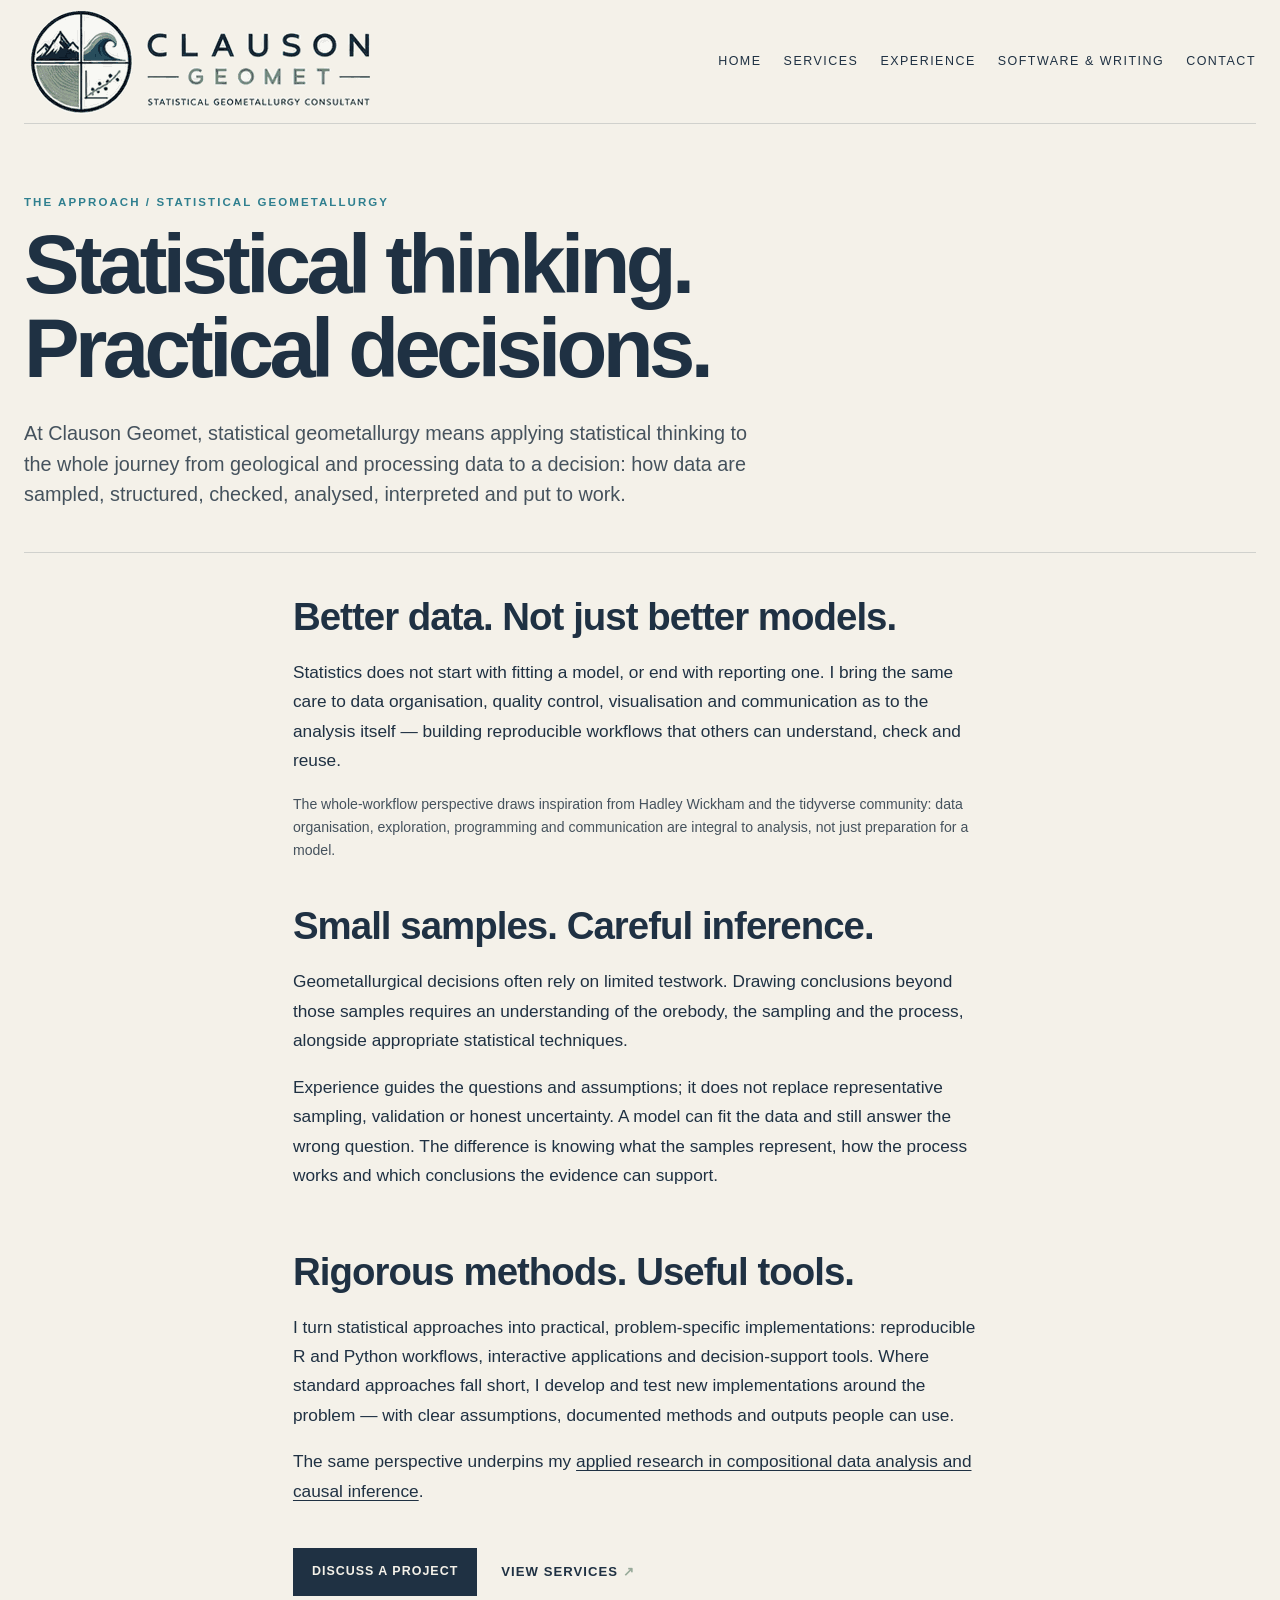
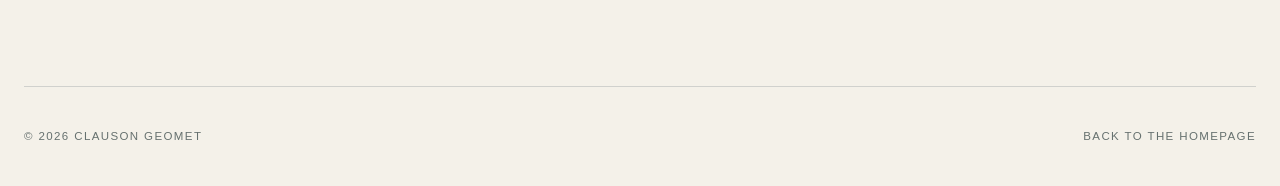
==== approach/index.html @ c2a1f170 "Remove methodological influences and further reading section" ====
<!doctype html>
<html lang="en-AU">
<head>
  <meta charset="utf-8">
  <meta name="viewport" content="width=device-width, initial-scale=1">
  <title>The Approach | Clauson Geomet</title>
  <meta name="description" content="The Clauson Geomet approach: careful data handling, domain-informed inference and practical implementation for mining and mineral processing.">
  <meta name="theme-color" content="#f4f1e9">
  <meta property="og:title" content="The Approach | Clauson Geomet">
  <meta property="og:description" content="Geological understanding. Defensible inference. Practical implementation. Consulting for mining and mineral-processing teams.">
  <meta property="og:type" content="website">
  <meta property="og:url" content="https://mclausonaus.github.io/approach/">
  <link rel="canonical" href="https://mclausonaus.github.io/approach/">
  <link rel="icon" href="../assets/logo-mark-final.png" type="image/png">
  <link rel="stylesheet" href="../styles.css">
  <link rel="stylesheet" href="../brand-overrides.css">
  <link rel="stylesheet" href="../approach.css?v=20260918-launch">
</head>
<body class="methodology-page">
  <a class="skip-link" href="#top">Skip to content</a>
  <header class="site-header shell">
    <a class="brand brand-image" href="../" aria-label="Clauson Geomet home">
      <img src="../assets/logo-lockup-final.png" alt="Clauson Geomet — Statistical Geometallurgy Consultant" class="brand-logo-image">
    </a>
    <nav class="nav" aria-label="Primary navigation"><a href="../">Home</a><a href="../#services">Services</a><a href="../#experience">Experience</a><a href="../#work">Software &amp; writing</a><a href="../#contact">Contact</a></nav>
  </header>
  <main id="top" class="shell methodology-main">
    <div class="methodology-heading">
      <p class="section-index">THE APPROACH / STATISTICAL GEOMETALLURGY</p>
      <h1>Statistical thinking.<br>Practical decisions.</h1>
      <p class="definition-copy">At Clauson Geomet, statistical geometallurgy means applying statistical thinking to the whole journey from geological and processing data to a decision: how data are sampled, structured, checked, analysed, interpreted and put to work.</p>
    </div>
    <div class="methodology-content">
      <section aria-labelledby="workflow-title">
        <h2 id="workflow-title">Better data. Not just better models.</h2>
        <p>Statistics does not start with fitting a model, or end with reporting one. I bring the same care to data organisation, quality control, visualisation and communication as to the analysis itself — building reproducible workflows that others can understand, check and reuse.</p>
        <p class="inspiration-note">The whole-workflow perspective draws inspiration from Hadley Wickham and the tidyverse community: data organisation, exploration, programming and communication are integral to analysis, not just preparation for a model.</p>
      </section>
      <section aria-labelledby="inference-title">
        <h2 id="inference-title">Small samples. Careful inference.</h2>
        <p>Geometallurgical decisions often rely on limited testwork. Drawing conclusions beyond those samples requires an understanding of the orebody, the sampling and the process, alongside appropriate statistical techniques.</p>
        <p>Experience guides the questions and assumptions; it does not replace representative sampling, validation or honest uncertainty. A model can fit the data and still answer the wrong question. The difference is knowing what the samples represent, how the process works and which conclusions the evidence can support.</p>
      </section>
      <section aria-labelledby="implementation-title">
        <h2 id="implementation-title">Rigorous methods. Useful tools.</h2>
        <p>I turn statistical approaches into practical, problem-specific implementations: reproducible R and Python workflows, interactive applications and decision-support tools. Where standard approaches fall short, I develop and test new implementations around the problem — with clear assumptions, documented methods and outputs people can use.</p>
        <p>The same perspective underpins my <a href="../#research">applied research in compositional data analysis and causal inference</a>.</p>
      </section>
      <div class="methodology-actions"><a class="button button-dark" href="mailto:matthewclauson@outlook.com">Discuss a project</a><a class="text-link" href="../#services">View services <span aria-hidden="true">↗</span></a></div>
    </div>
  </main>
  <footer class="footer shell"><span>© <span id="year">2026</span> Clauson Geomet</span><a href="../">Back to the homepage</a></footer>
  <script>document.getElementById('year').textContent = new Date().getFullYear();</script>
</body>
</html>
---- styles.css ----
:root{
  --cream:#f4f1e9;
  --paper:#faf8f3;
  --navy:#1f3143;
  --teal:#2f7f8f;
  --sage:#98aa9a;
  --copper:#b96e45;
  --muted:#6e756f;
  --line:rgba(31,49,67,.17);
  --max:1280px;
}

*{box-sizing:border-box}
html{scroll-behavior:smooth}
body{
  margin:0;
  background:var(--cream);
  color:var(--navy);
  font-family:Inter, ui-sans-serif, -apple-system, BlinkMacSystemFont, "Segoe UI", sans-serif;
  font-size:16px;
  line-height:1.55;
  -webkit-font-smoothing:antialiased;
}
a{color:inherit;text-decoration:none}
img{display:block;max-width:100%}
.shell{width:min(calc(100% - 48px),var(--max));margin-inline:auto}

.site-header{
  min-height:110px;
  display:flex;
  align-items:center;
  justify-content:space-between;
  border-bottom:1px solid var(--line);
}
.brand{display:flex;align-items:center;gap:14px}
.brand-mark{width:58px;height:58px}
.brand-lockup{display:flex;flex-direction:column;gap:2px}
.brand-name{font-weight:800;letter-spacing:.14em;font-size:.92rem;line-height:1.1}
.brand-clauson{color:var(--navy)}
.brand-geomet{color:var(--sage)}
.brand-subtitle{font-size:.52rem;letter-spacing:.16em;text-transform:uppercase;color:#5e6870}
.nav{display:flex;gap:28px;font-size:.78rem;text-transform:uppercase;letter-spacing:.12em}
.nav a{position:relative;padding:8px 0}
.nav a:after{content:"";position:absolute;left:0;bottom:3px;width:0;height:1px;background:var(--sage);transition:width .2s ease}
.nav a:hover:after{width:100%}

.hero{padding:84px 0 96px}
.eyebrow,.section-index{font-size:.72rem;letter-spacing:.18em;text-transform:uppercase;font-weight:700;color:var(--teal)}
.hero-grid{display:grid;grid-template-columns:minmax(0,1.55fr) minmax(300px,.65fr);gap:72px;align-items:end;margin-top:32px}
h1,h2,h3,p{margin-top:0}
h1{
  margin-bottom:0;
  max-width:900px;
  font-size:clamp(4rem,9vw,8.2rem);
  line-height:.82;
  letter-spacing:-.055em;
  font-weight:760;
  text-wrap:balance;
}
.hero-side{position:relative;padding-bottom:12px}
.lede{font-size:clamp(1.15rem,1.8vw,1.55rem);line-height:1.45;max-width:540px}
.hero-actions,.about-actions{display:flex;align-items:center;gap:24px;margin-top:34px;flex-wrap:wrap}
.button{display:inline-flex;align-items:center;justify-content:center;min-height:48px;padding:0 18px;border:1px solid var(--navy);font-size:.78rem;letter-spacing:.08em;text-transform:uppercase;font-weight:700}
.button-dark{background:var(--navy);color:var(--cream)}
.button-dark:hover{background:var(--teal);border-color:var(--teal)}
.button:not(.button-dark):hover{background:rgba(152,170,154,.16)}
.text-link{font-size:.82rem;text-transform:uppercase;letter-spacing:.08em;font-weight:700}
.text-link span{color:var(--sage)}
.hero-emblem{position:absolute;right:-8px;bottom:-45px;width:128px;opacity:.13;transform:rotate(5deg)}

.section-rule{border-top:1px solid var(--line);padding:34px 0 96px}
.statement{display:grid;grid-template-columns:1fr 3fr;gap:40px}
.statement-copy{font-size:clamp(1.8rem,4vw,4.2rem);line-height:1.08;letter-spacing:-.035em;max-width:980px}

.section-heading{display:grid;grid-template-columns:1fr 3fr;gap:40px;margin-bottom:58px}
.section-heading h2,.about h2,.contact h2{font-size:clamp(2.8rem,6vw,6.4rem);line-height:.92;letter-spacing:-.045em;margin:0}
.service-grid{display:grid;grid-template-columns:repeat(3,1fr);border-top:1px solid var(--line);border-left:1px solid var(--line)}
.service-card{min-height:390px;padding:28px;border-right:1px solid var(--line);border-bottom:1px solid var(--line);display:flex;flex-direction:column}
.card-number{font-size:.75rem;letter-spacing:.14em;color:var(--sage);font-weight:700}
.service-card h3{font-size:1.65rem;margin:100px 0 18px;letter-spacing:-.02em;max-width:13ch}
.service-card p{color:#45525d;max-width:32ch;margin-bottom:0}

.work-heading{margin-bottom:42px}
.work-list{border-top:1px solid var(--line)}
.work-row{display:grid;grid-template-columns:180px 1fr 32px;gap:24px;align-items:center;min-height:112px;border-bottom:1px solid var(--line);transition:padding .2s ease,background .2s ease}
.work-row:hover{padding-left:14px;background:rgba(255,255,255,.22)}
.work-type{font-size:.72rem;text-transform:uppercase;letter-spacing:.14em;color:var(--teal);font-weight:700}
.work-title{font-size:clamp(1.35rem,2.6vw,2.7rem);letter-spacing:-.03em}
.work-arrow{color:var(--sage);font-size:1.4rem;text-align:right}

.experience-grid{display:grid;grid-template-columns:repeat(3,1fr);border-top:1px solid var(--line);border-left:1px solid var(--line)}
.experience-card{padding:30px;border-right:1px solid var(--line);border-bottom:1px solid var(--line);min-height:420px;display:flex;flex-direction:column}
.experience-kicker{font-size:.72rem;text-transform:uppercase;letter-spacing:.14em;color:var(--teal);font-weight:700;margin-bottom:80px}
.experience-card h3{font-size:clamp(1.45rem,2.2vw,2.25rem);line-height:1.05;letter-spacing:-.03em;margin-bottom:22px;max-width:14ch}
.experience-card p:last-child{color:#45525d;margin-bottom:0;max-width:38ch}

.about-grid{display:grid;grid-template-columns:1.5fr 1fr;gap:80px;align-items:start;margin-top:46px}
.about-copy{padding-top:10px;font-size:1.18rem}
.about-copy p+p{margin-top:24px}

.contact{position:relative;border-top:1px solid var(--line);padding:36px 0 70px;overflow:hidden}
.contact .section-index{margin-bottom:46px}
.contact h2{max-width:900px}
.contact-sub{margin-top:28px;color:#4f5c67}
.contact-links{display:flex;gap:30px;margin-top:48px;font-size:.8rem;letter-spacing:.1em;text-transform:uppercase;font-weight:700;flex-wrap:wrap}
.contact-links a{border-bottom:1px solid var(--sage);padding-bottom:5px}
.contact-mark{position:absolute;width:min(36vw,440px);right:0;top:40px;opacity:.075;pointer-events:none}

.footer{border-top:1px solid var(--line);min-height:100px;display:flex;justify-content:space-between;align-items:center;font-size:.72rem;text-transform:uppercase;letter-spacing:.12em;color:#66716f}

@media(max-width:900px){
  .site-header{min-height:90px}
  .nav{display:none}
  .hero{padding:58px 0 72px}
  .hero-grid,.statement,.section-heading,.about-grid{grid-template-columns:1fr;gap:32px}
  .hero-side{max-width:620px}
  .hero-emblem{width:94px;bottom:-25px}
  .statement-copy{font-size:2.4rem}
  .service-grid,.experience-grid{grid-template-columns:1fr}
  .service-card,.experience-card{min-height:auto}
  .service-card h3{margin-top:58px}
  .experience-kicker{margin-bottom:46px}
  .work-row{grid-template-columns:120px 1fr 22px}
  .about-grid{gap:36px}
}

@media(max-width:600px){
  .shell{width:min(calc(100% - 28px),var(--max))}
  .brand-name{font-size:.72rem}
  .brand-subtitle{display:none}
  .brand-mark{width:46px;height:46px}
  h1{font-size:clamp(3.2rem,18vw,5rem)}
  .hero-grid{gap:36px}
  .hero-actions,.about-actions{align-items:flex-start;flex-direction:column}
  .section-rule{padding-bottom:70px}
  .section-heading h2,.about h2,.contact h2{font-size:clamp(2.6rem,14vw,4.4rem)}
  .work-row{grid-template-columns:1fr 22px;gap:10px;padding:24px 0}
  .work-type{grid-column:1 / -1}
  .work-title{font-size:1.4rem}
  .footer{flex-direction:column;justify-content:center;gap:8px;align-items:flex-start}
}
---- brand-overrides.css ----
.brand-image{display:block;line-height:0;flex:0 0 auto}.brand-logo-image{display:block;width:352px;max-width:36vw;height:auto}.site-header{min-height:124px}@media(max-width:1050px){.brand-logo-image{width:300px;max-width:42vw}.nav{gap:18px;font-size:.7rem}}@media(max-width:900px){.site-header{min-height:98px}.brand-logo-image{width:300px;max-width:72vw}}@media(max-width:600px){.brand-logo-image{width:255px;max-width:78vw}.site-header{min-height:88px}}
---- approach.css ----
/* Statistical geometallurgy positioning; preserves the existing brand palette. */
.site-header{gap:28px}
.nav{flex-wrap:wrap;justify-content:flex-end;column-gap:22px;row-gap:0}
.nav a{white-space:nowrap}
.skip-link{position:absolute;left:16px;top:-100px;z-index:10;background:var(--navy);color:var(--cream);padding:12px 18px}
.skip-link:focus{top:12px}
a:focus-visible,summary:focus-visible{outline:2px solid var(--teal);outline-offset:5px}
#approach,#research{scroll-margin-top:24px}
.approach .section-heading h2{font-size:clamp(2.6rem,5.4vw,5.8rem);line-height:1}
.definition-copy{max-width:67ch;margin:28px 0 0;font-size:clamp(1.1rem,1.55vw,1.3rem);color:#45525d}
.definition-copy strong{color:var(--navy)}
.method-grid,.research-grid{display:grid;border-top:1px solid var(--line);border-left:1px solid var(--line)}
.method-grid{grid-template-columns:repeat(3,minmax(0,1fr))}
.research-grid{grid-template-columns:repeat(2,minmax(0,1fr))}
.method-card,.research-card{min-width:0;padding:30px;border-right:1px solid var(--line);border-bottom:1px solid var(--line)}
.method-card .experience-kicker,.research-card .experience-kicker{margin-bottom:38px}
.method-card h3,.research-card h3{font-size:clamp(1.4rem,2.2vw,2rem);line-height:1.12;letter-spacing:-.025em;margin-bottom:22px}
.method-card>p:last-child,.research-card>p{color:#45525d}
.method-card>p:last-child{margin-bottom:0}
.research-card>.experience-kicker{color:var(--teal)}
.positioning-callout{max-width:960px;border-left:3px solid var(--sage);padding:4px 0 4px 24px;margin:38px 0 24px;font-size:clamp(1.1rem,1.8vw,1.45rem);line-height:1.5}
.positioning-callout strong{display:block;margin-bottom:8px}
.inspiration-note,.method-sources{font-size:.88rem;line-height:1.65;color:#45525d}
.inspiration-note{max-width:96ch;margin-bottom:0}
.inspiration-note a,.method-sources a,.about-copy>p a{text-decoration:underline;text-underline-offset:3px}
.research-card .research-question{border-top:1px solid var(--line);padding-top:20px;margin:24px 0 0;color:var(--navy);font-weight:600}
.method-sources{margin-top:28px;max-width:100ch}
.method-sources summary{cursor:pointer;font-weight:700;color:var(--navy);padding:10px 0}
.method-sources ul{padding-left:22px}
.method-sources li+li{margin-top:10px}
@media(max-width:900px){
  .method-grid{grid-template-columns:1fr}
  .method-card .experience-kicker{margin-bottom:22px}
  .site-header{flex-wrap:wrap;gap:12px;padding-block:16px}
  .nav{display:flex;width:100%;justify-content:flex-start;font-size:.67rem;gap:2px 20px}
}
@media(max-width:600px){
  h1{font-size:clamp(2.45rem,13.2vw,5rem)}
  .research-grid{grid-template-columns:1fr}
  .method-card,.research-card{padding:24px}
  .positioning-callout{padding-left:18px}
  .contact-links a{overflow-wrap:anywhere}
}
@media(prefers-reduced-motion:reduce){html{scroll-behavior:auto}*,*::before,*::after{transition:none!important}}

/* Client-facing homepage and supporting methodology page. */
section[id]{scroll-margin-top:24px}
.hero h1{line-height:.95}
.hero-detail{font-size:1.02rem;line-height:1.6;color:#45525d;max-width:48ch}
.hero-emblem{pointer-events:none}
.section-intro{font-size:1.05rem;line-height:1.65;max-width:66ch;margin:24px 0 0;color:#45525d}
.section-intro strong{color:var(--navy)}
.card-number{color:#526b59}
.engagement-card{min-height:0;padding:28px}
.engagement-card h3{margin:38px 0 18px;max-width:19ch;line-height:1.12}
.engagement-card>p{margin-bottom:26px;max-width:none}
.deliverable{margin-top:auto;padding-top:22px;border-top:1px solid var(--line)}
.deliverable h4,.case-detail dt{font-size:.7rem;letter-spacing:.1em;text-transform:uppercase;color:#326573;margin:0 0 7px}
.deliverable p{max-width:none;font-size:.95rem}
.case-card{min-height:0}
.case-card .experience-kicker{margin-bottom:30px}
.case-card h3{max-width:18ch}
.case-detail{margin:0}
.case-detail dd{margin:0 0 20px;color:#45525d;font-size:.96rem;line-height:1.6}
.case-detail dd:last-child{margin-bottom:0}
.resource-grid{display:grid;grid-template-columns:repeat(3,minmax(0,1fr));border-top:1px solid var(--line);border-left:1px solid var(--line)}
.resource-card{min-width:0;padding:30px;border-right:1px solid var(--line);border-bottom:1px solid var(--line);display:flex;flex-direction:column}
.resource-card .experience-kicker{min-height:2.6em;margin-bottom:30px;font-size:.66rem}
.resource-card h3{font-size:clamp(1.5rem,2.3vw,2rem);line-height:1.12;letter-spacing:-.025em;overflow-wrap:anywhere;margin:0 0 20px}
.resource-card>p:not(.experience-kicker){color:#45525d}
.resource-card .release-status{display:flex;gap:10px;align-items:center;font-size:.8rem;font-weight:600;margin:auto 0 0;padding-top:24px;color:#344d40}
.status-dot{display:inline-block;flex:0 0 7px;width:7px;height:7px;border-radius:50%;background:#6b8574}
.research-card .experience-kicker{margin-bottom:26px}
.research-card>p:last-child{margin-bottom:0}
.about-grid{grid-template-columns:minmax(0,1fr) minmax(0,1fr);gap:64px}
.about h2{font-size:clamp(2.6rem,5vw,5rem);line-height:1}
.about-copy{font-size:1.06rem}
.contact-sub{max-width:64ch;font-size:1.06rem}
.contact-note{max-width:65ch;font-size:.85rem;color:#4f5c67}
.methodology-main{padding-block:70px 90px}
.methodology-heading{padding-bottom:42px;border-bottom:1px solid var(--line)}
.methodology-heading h1{font-size:clamp(2.6rem,6.5vw,6.3rem);line-height:1;max-width:22ch}
.methodology-content{max-width:78ch;margin:0 auto}
.methodology-content section{padding-top:42px;font-size:1.08rem;line-height:1.7}
.methodology-content h2{font-size:clamp(1.65rem,3vw,2.4rem);line-height:1.12;letter-spacing:-.025em;margin-bottom:20px}
.methodology-content p a{text-decoration:underline;text-underline-offset:3px}
.methodology-actions{display:flex;flex-wrap:wrap;gap:24px;align-items:center;margin-top:42px}
@media(max-width:1100px) and (min-width:901px){.hero-grid{gap:42px}.hero h1{font-size:7.4vw}}
@media(max-width:900px){
  .service-grid,.experience-grid,.resource-grid{grid-template-columns:1fr}
  .about-grid{grid-template-columns:1fr;gap:32px}
  .resource-card .experience-kicker{min-height:0;margin-bottom:20px}
  .engagement-card h3{margin-top:26px;max-width:none}
  .resource-card h3,.case-card h3{max-width:none}
  .methodology-main{padding-block:48px 70px}
}
@media(max-width:600px){
  .engagement-card,.case-card,.resource-card{padding:24px}
  .methodology-actions{align-items:flex-start;flex-direction:column}
  .methodology-heading h1{font-size:clamp(2.2rem,9vw,3.4rem)}
}
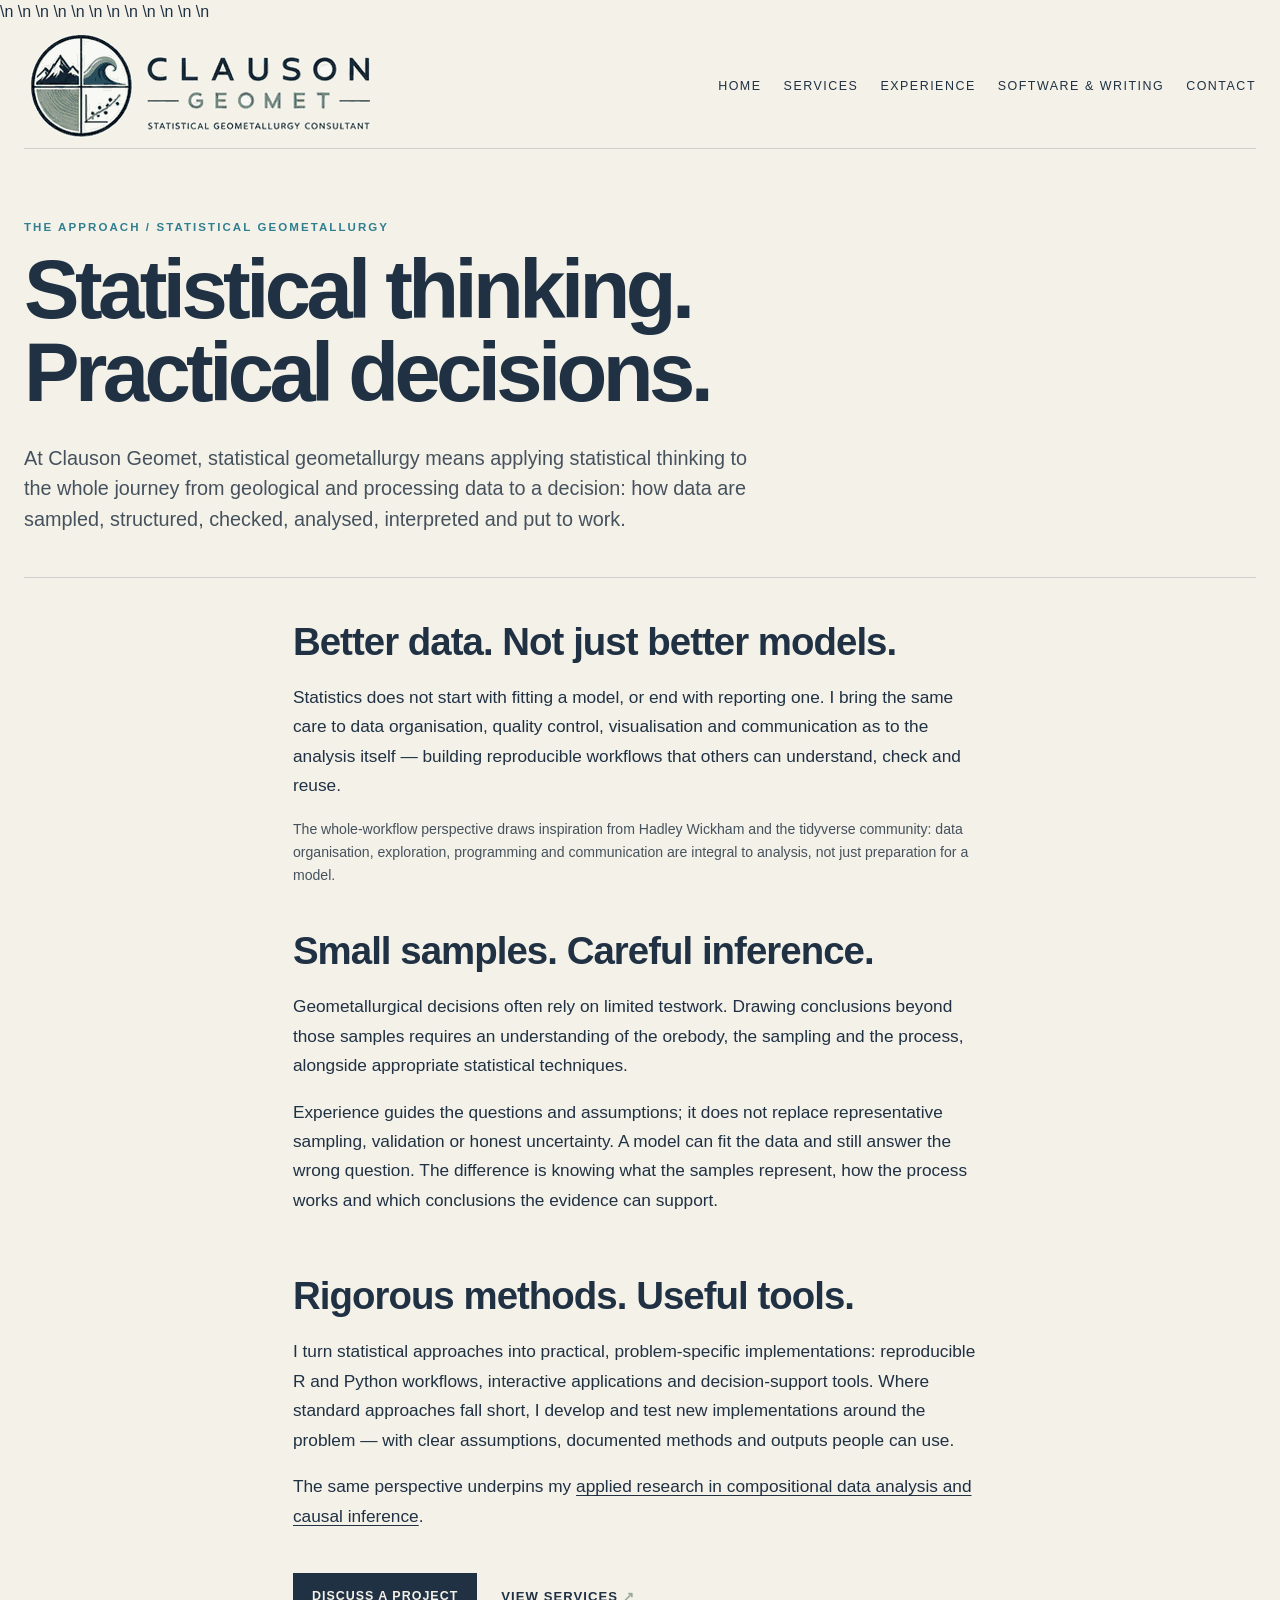
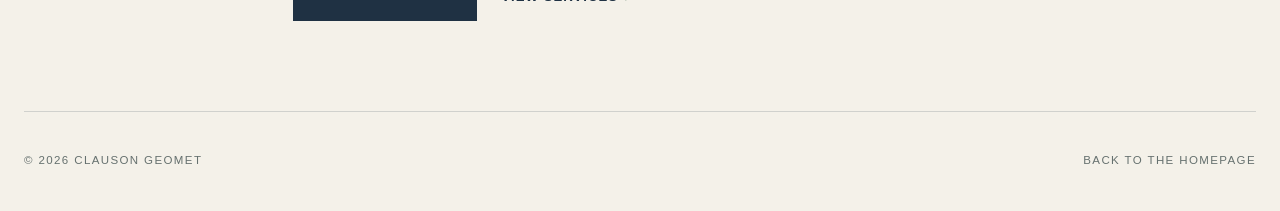
==== commit 4cf7c74d: "Add SEO metadata to approach page" ====
--- a/approach/index.html
+++ b/approach/index.html
@@ -5,12 +5,12 @@
   <meta name="viewport" content="width=device-width, initial-scale=1">
   <title>The Approach | Clauson Geomet</title>
   <meta name="description" content="The Clauson Geomet approach: careful data handling, domain-informed inference and practical implementation for mining and mineral processing.">
-  <meta name="theme-color" content="#f4f1e9">
+  <meta name="theme-color" content="#f4f1e9">\n  <meta name="robots" content="index,follow,max-image-preview:large">\n  <meta name="author" content="Matt Clauson">
   <meta property="og:title" content="The Approach | Clauson Geomet">
   <meta property="og:description" content="Geological understanding. Defensible inference. Practical implementation. Consulting for mining and mineral-processing teams.">
-  <meta property="og:type" content="website">
-  <meta property="og:url" content="https://mclausonaus.github.io/approach/">
-  <link rel="canonical" href="https://mclausonaus.github.io/approach/">
+  <meta property="og:type" content="website">\n  <meta property="og:site_name" content="Clauson Geomet">\n  <meta property="og:locale" content="en_AU">
+  <meta property="og:url" content="https://clausongeomet.com/approach/">\n  <meta property="og:image" content="https://clausongeomet.com/assets/social-preview.png">\n  <meta property="og:image:width" content="1200">\n  <meta property="og:image:height" content="630">\n  <meta property="og:image:alt" content="Clauson Geomet — Statistical geometallurgy for better decisions">
+  <link rel="canonical" href="https://clausongeomet.com/approach/">\n  <meta name="twitter:card" content="summary_large_image">\n  <meta name="twitter:title" content="The Approach | Clauson Geomet">\n  <meta name="twitter:description" content="Careful data handling, domain-informed inference and practical implementation for mining and mineral processing.">\n  <meta name="twitter:image" content="https://clausongeomet.com/assets/social-preview.png">
   <link rel="icon" href="../assets/logo-mark-final.png" type="image/png">
   <link rel="stylesheet" href="../styles.css">
   <link rel="stylesheet" href="../brand-overrides.css">
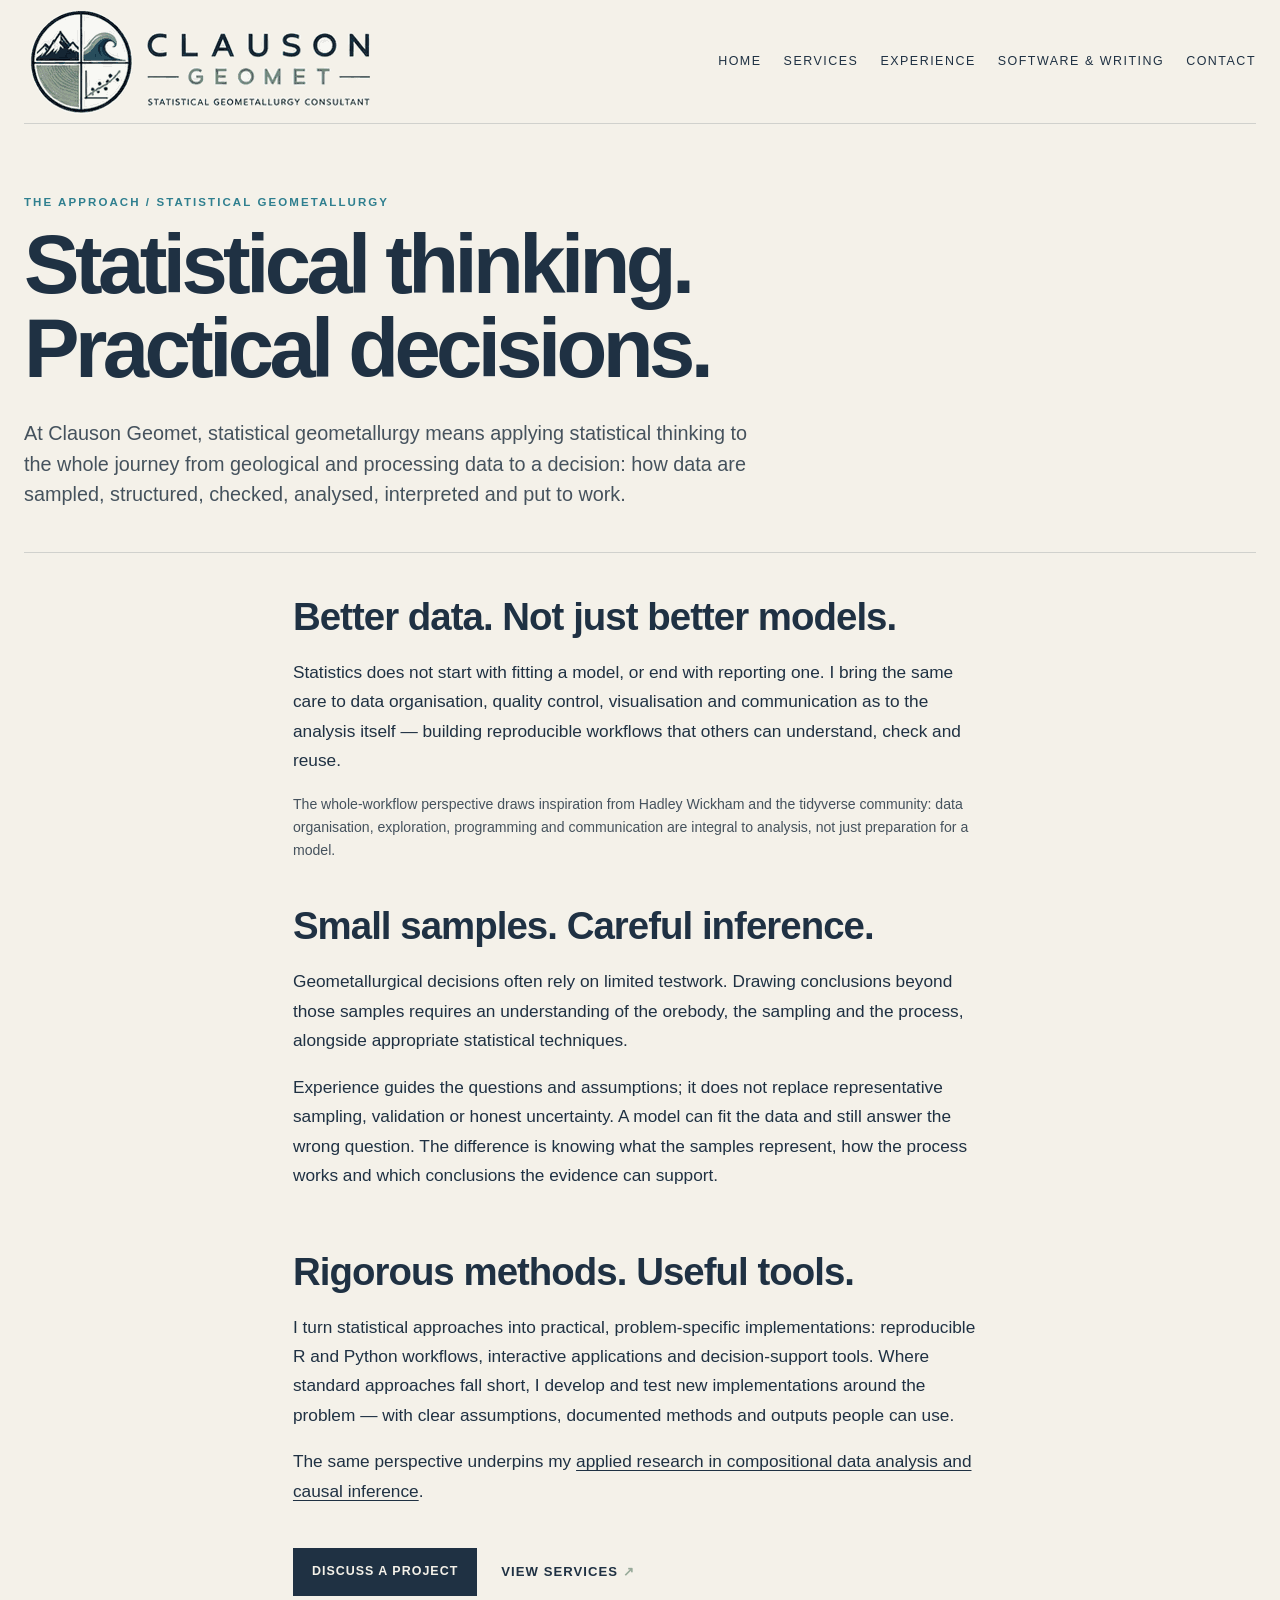
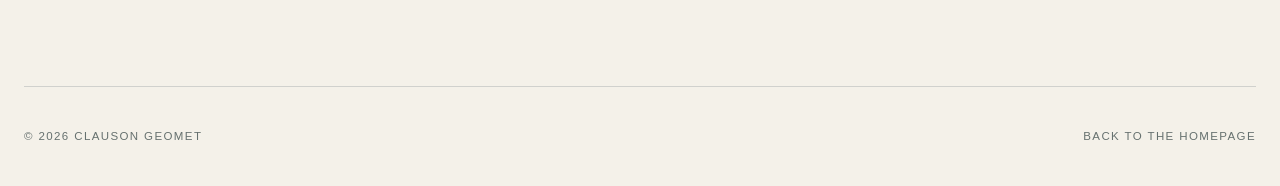
==== commit 2c32a1bf: "Fix literal newline escapes in approach/index.html" ====
--- a/approach/index.html
+++ b/approach/index.html
@@ -5,12 +5,24 @@
   <meta name="viewport" content="width=device-width, initial-scale=1">
   <title>The Approach | Clauson Geomet</title>
   <meta name="description" content="The Clauson Geomet approach: careful data handling, domain-informed inference and practical implementation for mining and mineral processing.">
-  <meta name="theme-color" content="#f4f1e9">\n  <meta name="robots" content="index,follow,max-image-preview:large">\n  <meta name="author" content="Matt Clauson">
+  <meta name="theme-color" content="#f4f1e9">
+  <meta name="robots" content="index,follow,max-image-preview:large">
+  <meta name="author" content="Matt Clauson">
   <meta property="og:title" content="The Approach | Clauson Geomet">
   <meta property="og:description" content="Geological understanding. Defensible inference. Practical implementation. Consulting for mining and mineral-processing teams.">
-  <meta property="og:type" content="website">\n  <meta property="og:site_name" content="Clauson Geomet">\n  <meta property="og:locale" content="en_AU">
-  <meta property="og:url" content="https://clausongeomet.com/approach/">\n  <meta property="og:image" content="https://clausongeomet.com/assets/social-preview.png">\n  <meta property="og:image:width" content="1200">\n  <meta property="og:image:height" content="630">\n  <meta property="og:image:alt" content="Clauson Geomet — Statistical geometallurgy for better decisions">
-  <link rel="canonical" href="https://clausongeomet.com/approach/">\n  <meta name="twitter:card" content="summary_large_image">\n  <meta name="twitter:title" content="The Approach | Clauson Geomet">\n  <meta name="twitter:description" content="Careful data handling, domain-informed inference and practical implementation for mining and mineral processing.">\n  <meta name="twitter:image" content="https://clausongeomet.com/assets/social-preview.png">
+  <meta property="og:type" content="website">
+  <meta property="og:site_name" content="Clauson Geomet">
+  <meta property="og:locale" content="en_AU">
+  <meta property="og:url" content="https://clausongeomet.com/approach/">
+  <meta property="og:image" content="https://clausongeomet.com/assets/social-preview.png">
+  <meta property="og:image:width" content="1200">
+  <meta property="og:image:height" content="630">
+  <meta property="og:image:alt" content="Clauson Geomet — Statistical geometallurgy for better decisions">
+  <link rel="canonical" href="https://clausongeomet.com/approach/">
+  <meta name="twitter:card" content="summary_large_image">
+  <meta name="twitter:title" content="The Approach | Clauson Geomet">
+  <meta name="twitter:description" content="Careful data handling, domain-informed inference and practical implementation for mining and mineral processing.">
+  <meta name="twitter:image" content="https://clausongeomet.com/assets/social-preview.png">
   <link rel="icon" href="../assets/logo-mark-final.png" type="image/png">
   <link rel="stylesheet" href="../styles.css">
   <link rel="stylesheet" href="../brand-overrides.css">
@@ -51,5 +63,6 @@
   </main>
   <footer class="footer shell"><span>© <span id="year">2026</span> Clauson Geomet</span><a href="../">Back to the homepage</a></footer>
   <script>document.getElementById('year').textContent = new Date().getFullYear();</script>
+  <!-- Cloudflare Web Analytics --><script type='module' src='https://static.cloudflareinsights.com/beacon.min.js' data-cf-beacon='{"token": "f19f7dc5e664422d9f7bcd49982e9f7c"}'></script><!-- End Cloudflare Web Analytics -->
 </body>
 </html>
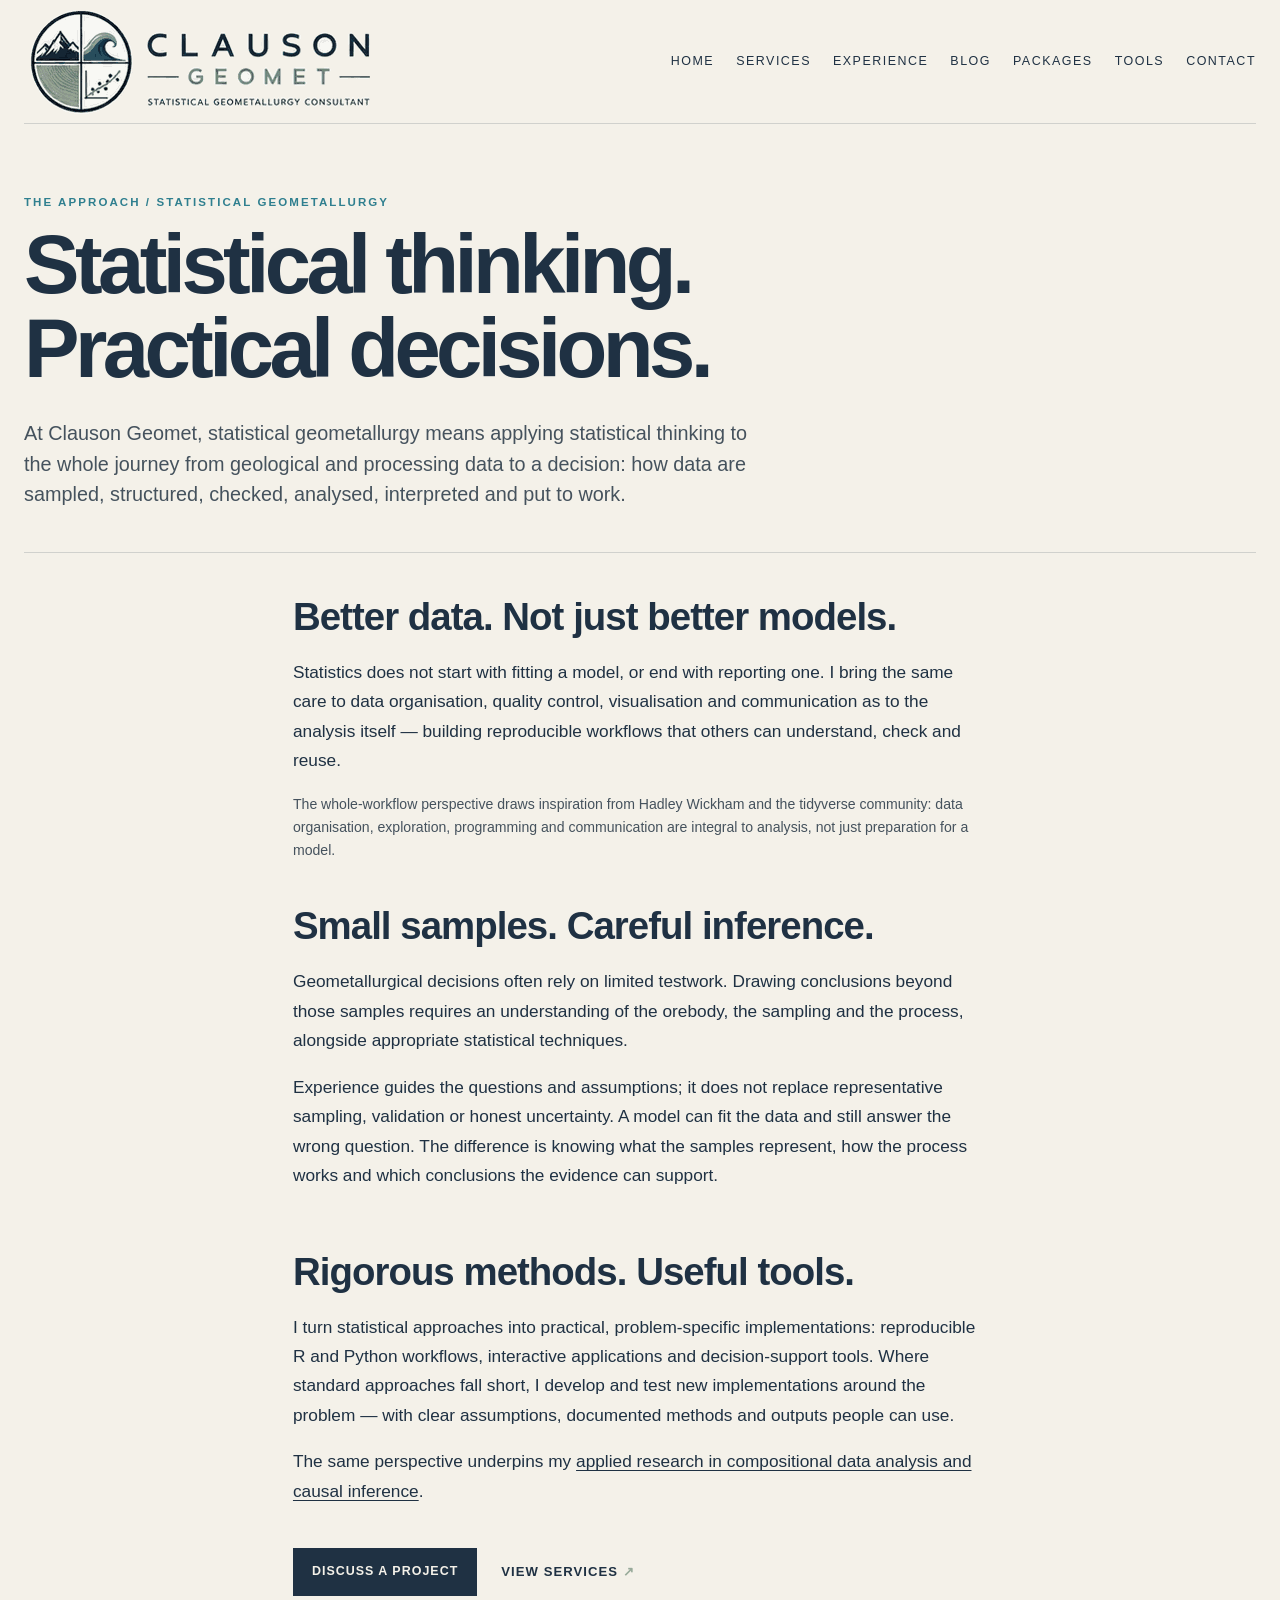
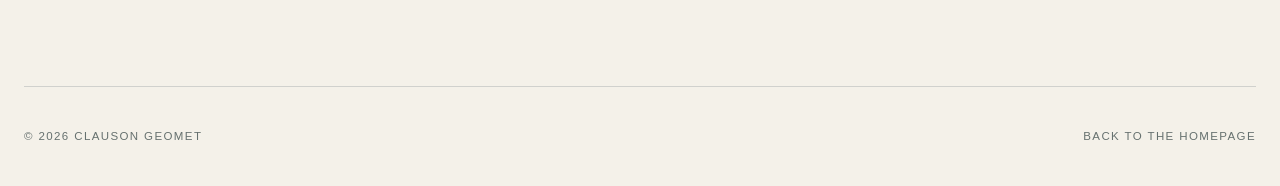
==== commit 022f60c9: "Add blog packages and tools navigation" ====
--- a/approach/index.html
+++ b/approach/index.html
@@ -34,7 +34,7 @@
     <a class="brand brand-image" href="../" aria-label="Clauson Geomet home">
       <img src="../assets/logo-lockup-final.png" alt="Clauson Geomet — Statistical Geometallurgy Consultant" class="brand-logo-image">
     </a>
-    <nav class="nav" aria-label="Primary navigation"><a href="../">Home</a><a href="../#services">Services</a><a href="../#experience">Experience</a><a href="../#work">Software &amp; writing</a><a href="../#contact">Contact</a></nav>
+    <nav class="nav" aria-label="Primary navigation"><a href="../">Home</a><a href="../#services">Services</a><a href="../#experience">Experience</a><a href="/writing/">Blog</a><a href="../packages/">Packages</a><a href="../tools/">Tools</a><a href="../#contact">Contact</a></nav>
   </header>
   <main id="top" class="shell methodology-main">
     <div class="methodology-heading">
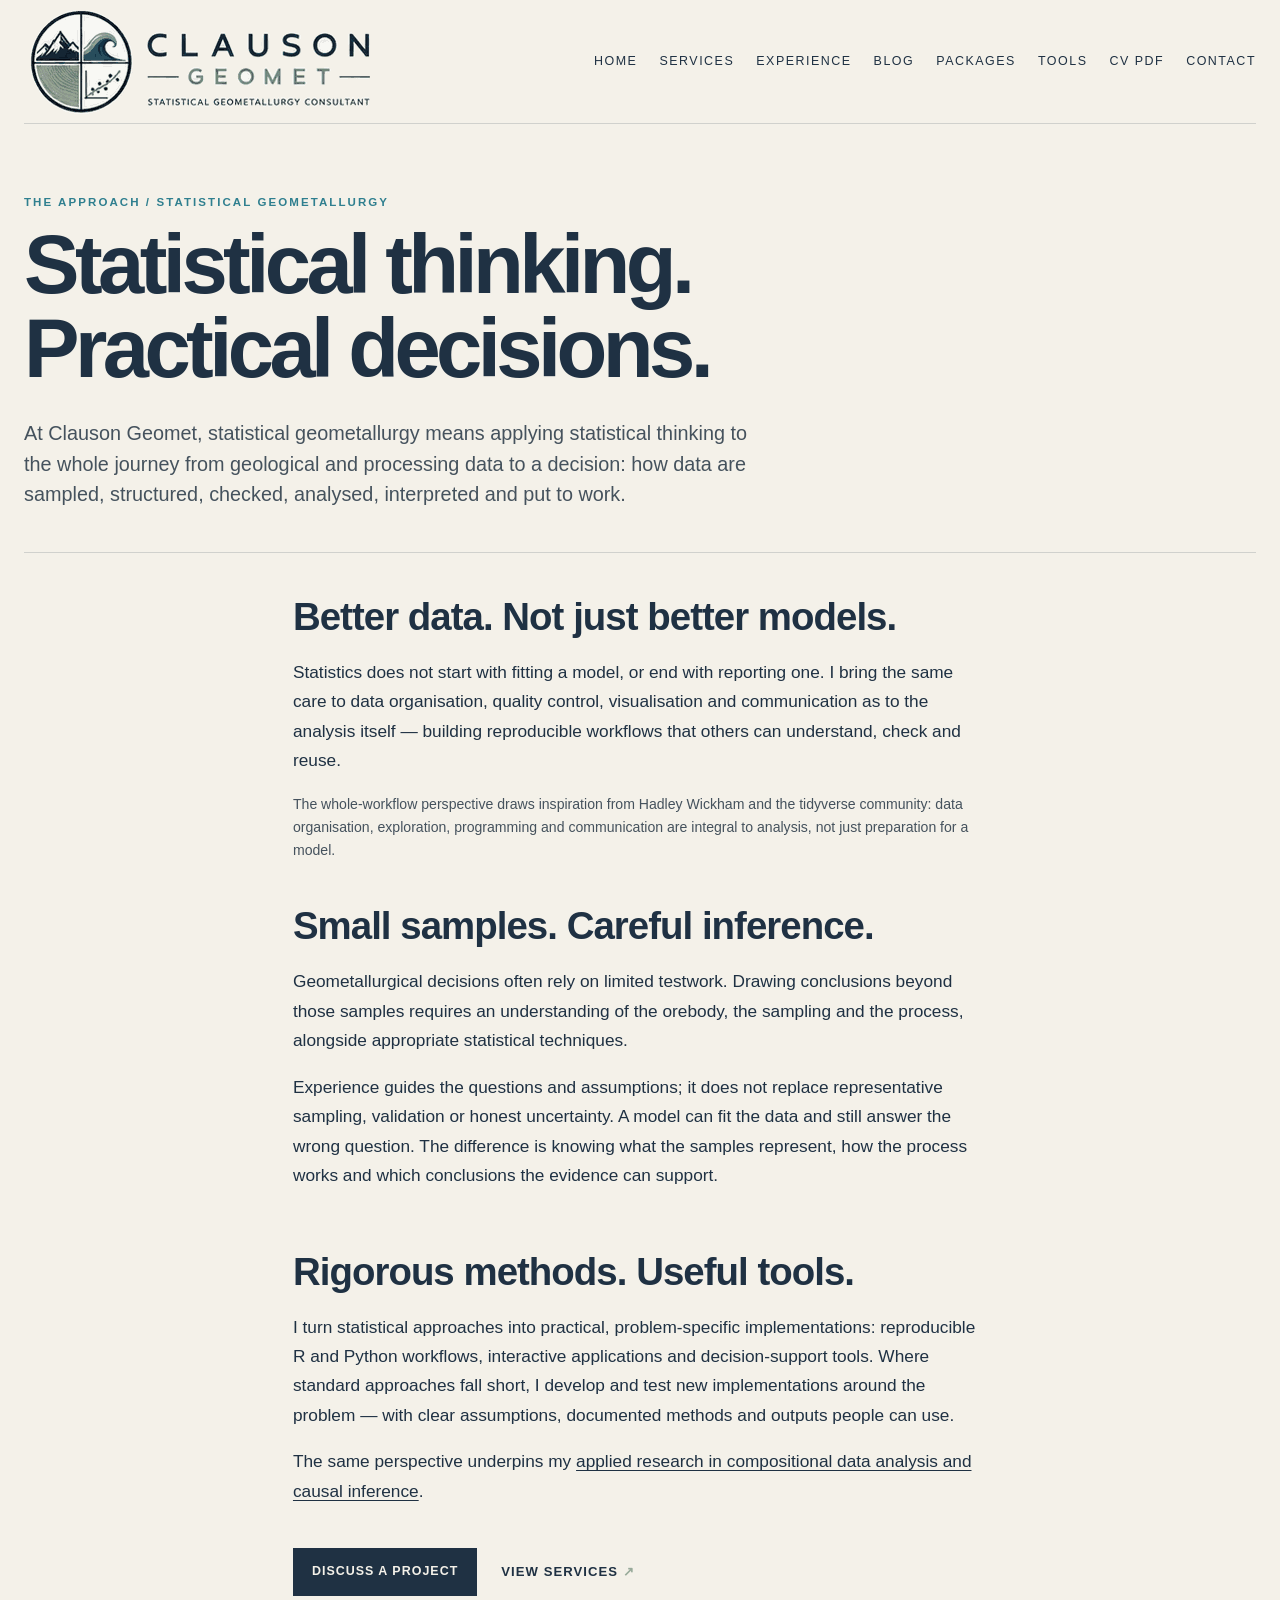
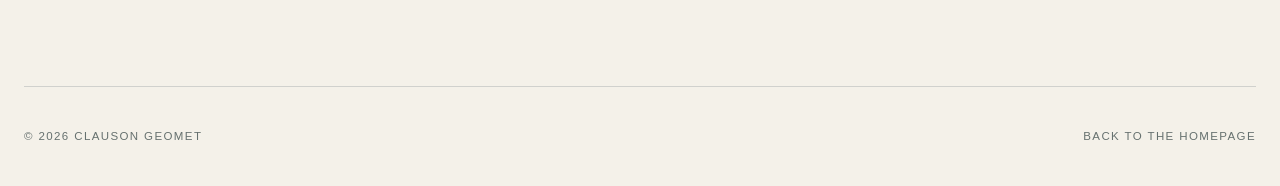
==== commit 0d6f11c6: "Add persistent CV PDF link to header" ====
--- a/approach/index.html
+++ b/approach/index.html
@@ -26,7 +26,7 @@
   <link rel="icon" href="../assets/logo-mark-final.png" type="image/png">
   <link rel="stylesheet" href="../styles.css">
   <link rel="stylesheet" href="../brand-overrides.css">
-  <link rel="stylesheet" href="../approach.css?v=20260918-launch">
+  <link rel="stylesheet" href="../approach.css?v=20260921-release">
 </head>
 <body class="methodology-page">
   <a class="skip-link" href="#top">Skip to content</a>
@@ -34,7 +34,7 @@
     <a class="brand brand-image" href="../" aria-label="Clauson Geomet home">
       <img src="../assets/logo-lockup-final.png" alt="Clauson Geomet — Statistical Geometallurgy Consultant" class="brand-logo-image">
     </a>
-    <nav class="nav" aria-label="Primary navigation"><a href="../">Home</a><a href="../#services">Services</a><a href="../#experience">Experience</a><a href="/writing/">Blog</a><a href="../packages/">Packages</a><a href="../tools/">Tools</a><a href="../#contact">Contact</a></nav>
+    <nav class="nav" aria-label="Primary navigation"><a href="../">Home</a><a href="../#services">Services</a><a href="../#experience">Experience</a><a href="/writing/">Blog</a><a href="../packages/">Packages</a><a href="../tools/">Tools</a><a class="nav-cv" href="/assets/Matthew-Clauson-CV.pdf" target="_blank" rel="noopener" aria-label="Open Matthew Clauson CV PDF">CV PDF</a><a href="../#contact">Contact</a></nav>
   </header>
   <main id="top" class="shell methodology-main">
     <div class="methodology-heading">
--- a/approach.css
+++ b/approach.css
@@ -66,7 +66,7 @@
 .resource-grid{display:grid;grid-template-columns:repeat(3,minmax(0,1fr));border-top:1px solid var(--line);border-left:1px solid var(--line)}
 .resource-card{min-width:0;padding:30px;border-right:1px solid var(--line);border-bottom:1px solid var(--line);display:flex;flex-direction:column}
 .resource-card .experience-kicker{min-height:2.6em;margin-bottom:30px;font-size:.66rem}
-.resource-card h3{font-size:clamp(1.5rem,2.3vw,2rem);line-height:1.12;letter-spacing:-.025em;overflow-wrap:anywhere;margin:0 0 20px}
+.resource-card h2,.resource-card h3{font-size:clamp(1.5rem,2.3vw,2rem);line-height:1.12;letter-spacing:-.025em;overflow-wrap:anywhere;margin:0 0 20px}
 .resource-card>p:not(.experience-kicker){color:#45525d}
 .resource-card .release-status{display:flex;gap:10px;align-items:center;font-size:.8rem;font-weight:600;margin:auto 0 0;padding-top:24px;color:#344d40}
 .status-dot{display:inline-block;flex:0 0 7px;width:7px;height:7px;border-radius:50%;background:#6b8574}
@@ -91,7 +91,7 @@
   .about-grid{grid-template-columns:1fr;gap:32px}
   .resource-card .experience-kicker{min-height:0;margin-bottom:20px}
   .engagement-card h3{margin-top:26px;max-width:none}
-  .resource-card h3,.case-card h3{max-width:none}
+  .resource-card h2,.resource-card h3,.case-card h3{max-width:none}
   .methodology-main{padding-block:48px 70px}
 }
 @media(max-width:600px){
@@ -99,3 +99,26 @@
   .methodology-actions{align-items:flex-start;flex-direction:column}
   .methodology-heading h1{font-size:clamp(2.2rem,9vw,3.4rem)}
 }
+
+/* Launch polish: client-first content, integrated research and compact mobile entry. */
+.research-inline{margin-top:48px;padding-top:30px;border-top:1px solid var(--line)}
+.research-heading{margin-bottom:26px}
+.research-heading h3{font-size:clamp(1.5rem,2.8vw,2.4rem);line-height:1.12;letter-spacing:-.025em;margin:0}
+.research-card h4{font-size:clamp(1.4rem,2.2vw,2rem);line-height:1.12;letter-spacing:-.025em;margin:0 0 22px}
+.hero-actions{margin-top:24px}
+.hero-detail{margin:24px 0 0}
+.demo-actions .button{max-width:100%;min-width:0;white-space:normal;text-align:center;padding-block:12px}
+@media(max-width:600px){
+  .site-header{min-height:0;padding-block:12px;gap:8px}
+  .site-header .brand-logo-image{width:min(210px,66vw);height:auto}
+  .nav{gap:0 16px;font-size:.64rem;letter-spacing:.08em}
+  .nav a{padding-block:6px}
+  .hero{padding:30px 0 48px}
+  .hero-grid{gap:22px;margin-top:20px}
+  .hero .eyebrow{font-size:.65rem;letter-spacing:.12em}
+  .hero .lede{font-size:1.1rem;line-height:1.45;margin-bottom:0}
+  .hero-actions{margin-top:20px;gap:16px}
+  .hero-detail{font-size:1rem;margin-top:24px}
+  .contact h2{font-size:clamp(2rem,9.8vw,4rem)}
+  .research-inline{margin-top:36px}
+}
